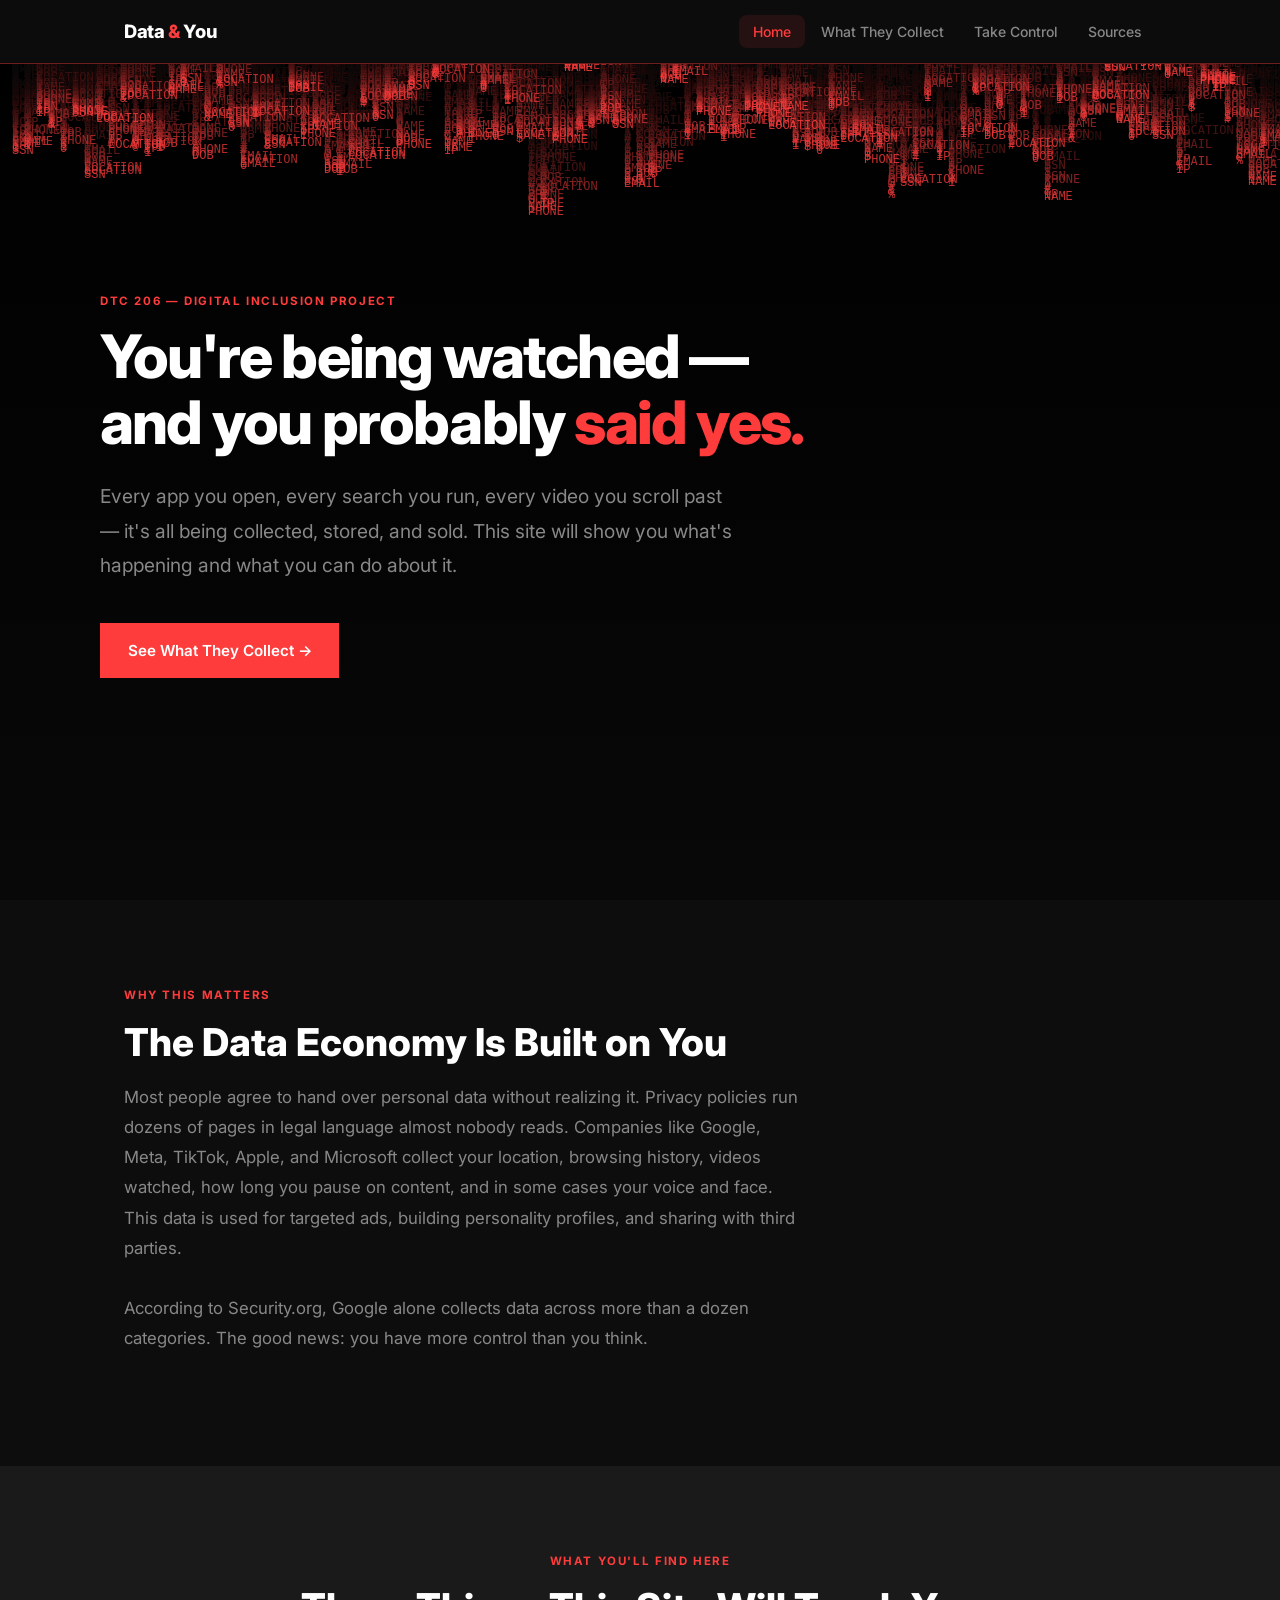
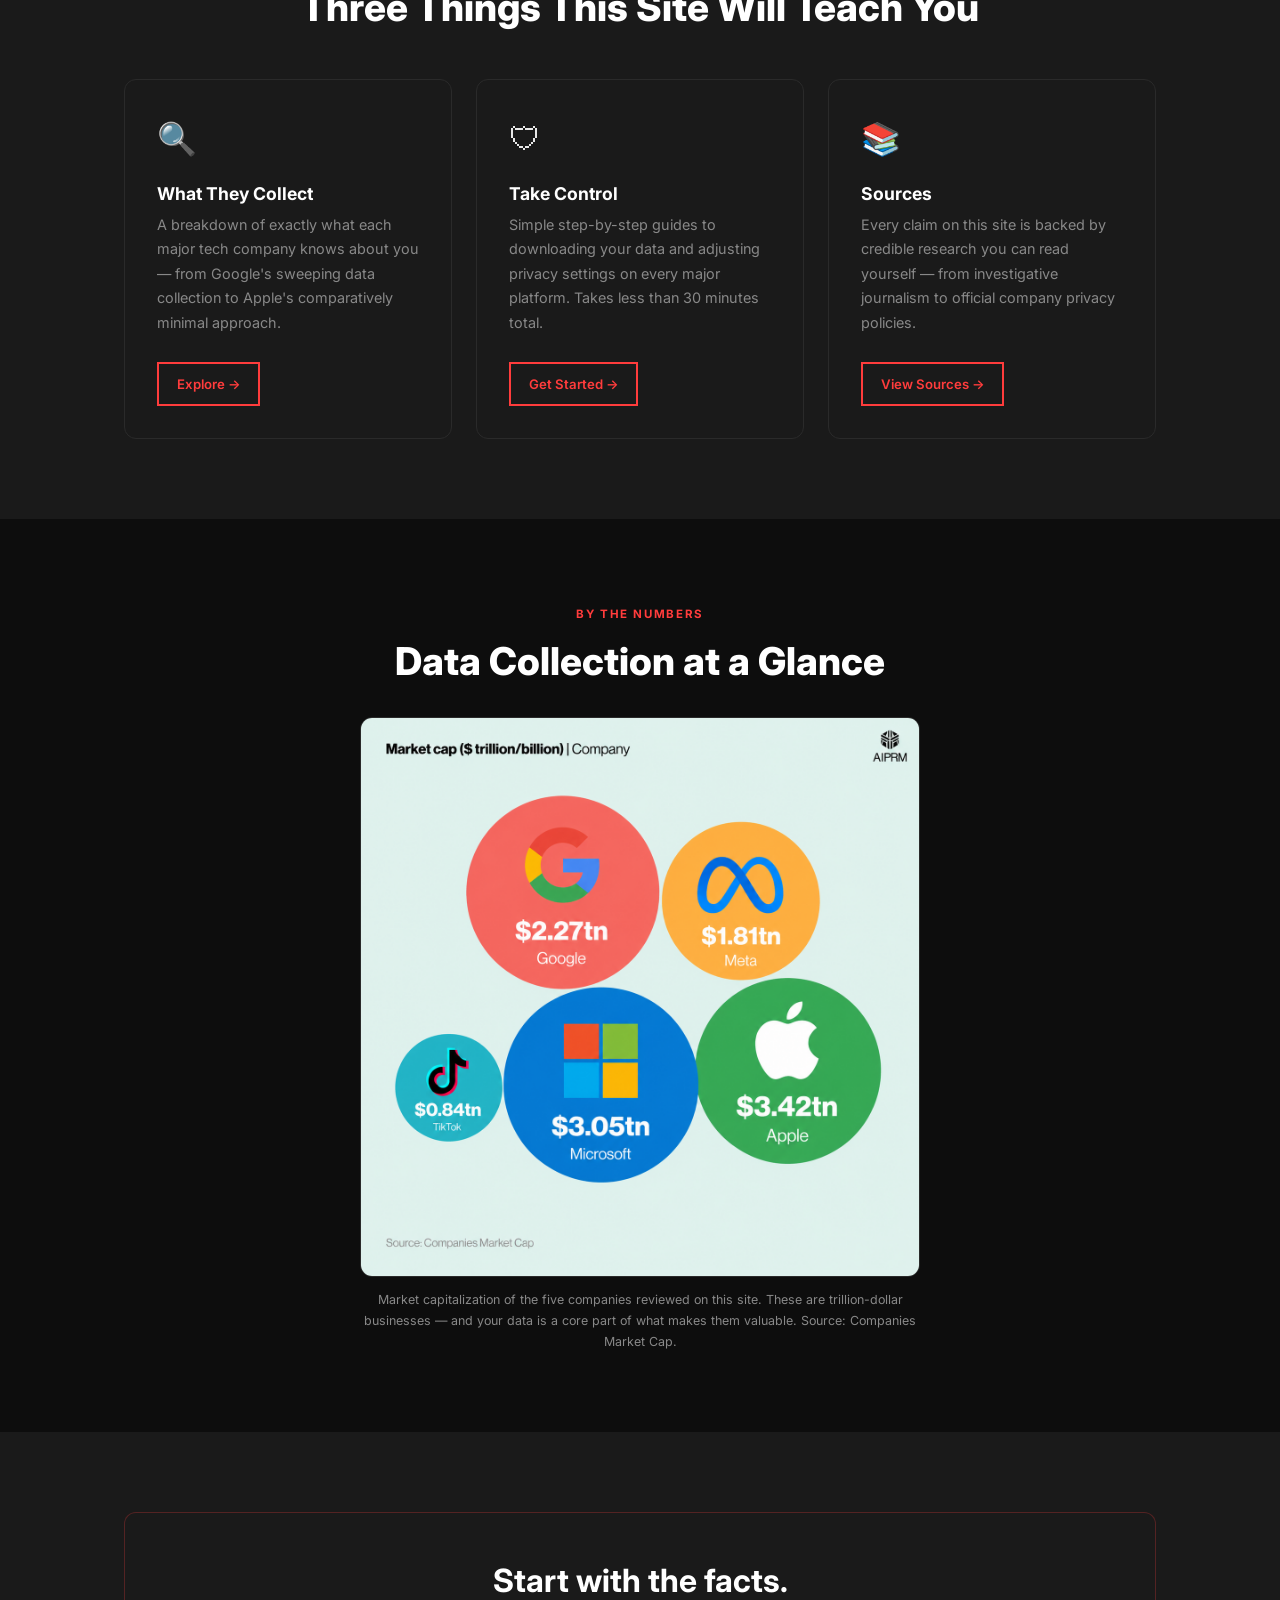
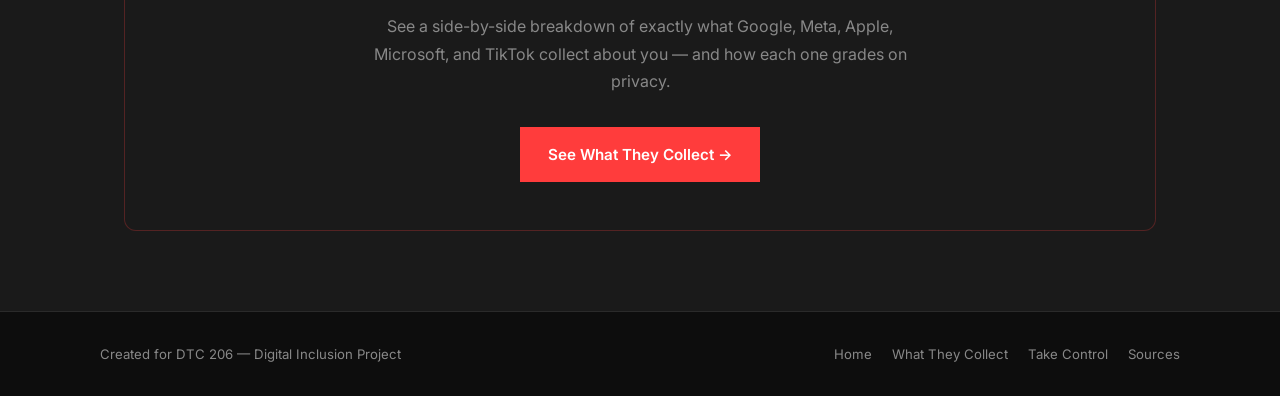
==== index.html @ ea2f7c04 "Initial commit — DTC 206 privacy website" ====
<!DOCTYPE html>
<html lang="en">
<head>
  <meta charset="UTF-8" />
  <meta name="viewport" content="width=device-width, initial-scale=1.0" />
  <title>Data & You — Digital Privacy Awareness</title>
  <link rel="stylesheet" href="styles.css" />
</head>
<body>

  <!-- =====================================================
       NAVIGATION
       ===================================================== -->
  <nav class="nav">
    <div class="nav__inner">
      <a href="index.html" class="nav__brand">Data <span>&</span> You</a>
      <button class="nav__toggle" aria-label="Toggle navigation"
        onclick="this.nextElementSibling.classList.toggle('open')">
        <span></span><span></span><span></span>
      </button>
      <ul class="nav__links">
        <li><a href="index.html" class="active">Home</a></li>
        <li><a href="what-they-collect.html">What They Collect</a></li>
        <li><a href="take-control.html">Take Control</a></li>
        <li><a href="sources.html">Sources</a></li>
      </ul>
    </div>
  </nav>

  <!-- =====================================================
       HERO
       ===================================================== -->
  <section class="hero">
    <!-- Matrix rain canvas — z-index 0 -->
    <canvas id="matrix-bg" aria-hidden="true"></canvas>
    <!-- Gradient overlay for text readability — z-index 0 -->
    <div class="hero__overlay" aria-hidden="true"></div>
    <!-- Hero content — z-index 1 -->
    <div class="hero__inner">
      <span class="eyebrow">DTC 206 — Digital Inclusion Project</span>
      <h1>You're being watched —<br>and you probably <em>said yes.</em></h1>
      <p class="hero__sub">
        Every app you open, every search you run, every video you scroll past — it's all being collected, stored, and sold. This site will show you what's happening and what you can do about it.
      </p>
      <a href="what-they-collect.html" class="btn btn--teal">See What They Collect →</a>
    </div>
  </section>

  <script>
    (function () {
      var canvas = document.getElementById('matrix-bg');
      var ctx = canvas.getContext('2d');
      var FONT = 12;

      // Character pool: symbols + data words
      var SYMS = ['0','1','0','1','0','1','@','#','$','%','&',
                  'NAME','EMAIL','LOCATION','DOB','IP','SSN','PHONE'];

      var cols, drops, speeds;

      function setup() {
        var hero = canvas.parentElement;
        canvas.width  = hero.offsetWidth;
        canvas.height = hero.offsetHeight;

        var mobile = window.innerWidth < 768;
        var totalCols = Math.floor(canvas.width / FONT);
        cols = mobile ? Math.floor(totalCols / 2) : totalCols;

        drops = [];
        speeds = [];
        for (var i = 0; i < cols; i++) {
          // Stagger starts so columns don't all begin at top together
          drops[i]  = Math.floor(Math.random() * -(canvas.height / FONT));
          speeds[i] = 1 + Math.random() * 2; // 1–3 px per frame
        }
      }

      function draw() {
        // Fade trail toward background color
        ctx.fillStyle = 'rgba(13, 13, 13, 0.07)';
        ctx.fillRect(0, 0, canvas.width, canvas.height);

        ctx.font = FONT + 'px monospace';

        var mobile    = window.innerWidth < 768;
        var colStep   = mobile ? FONT * 2 : FONT;

        for (var i = 0; i < cols; i++) {
          var x   = i * colStep;
          var y   = drops[i];
          var sym = SYMS[Math.floor(Math.random() * SYMS.length)];

          // Leading character — bright red
          ctx.fillStyle = 'rgba(255, 60, 60, 0.85)';
          ctx.fillText(sym, x, y);

          // Advance this column
          drops[i] += speeds[i];

          // Reset column to top (with random delay) once it leaves the bottom
          if (drops[i] > canvas.height + FONT * 5 && Math.random() > 0.97) {
            drops[i] = 0;
          }
        }

        requestAnimationFrame(draw);
      }

      setup();

      // Resize canvas when window changes
      var resizeTimer;
      window.addEventListener('resize', function () {
        clearTimeout(resizeTimer);
        resizeTimer = setTimeout(setup, 150);
      });

      draw();
    })();
  </script>

  <!-- =====================================================
       WHY THIS MATTERS
       ===================================================== -->
  <section class="section">
    <div class="container">
      <span class="eyebrow">Why This Matters</span>
      <h2 class="section-title">The Data Economy Is Built on You</h2>
      <div class="section-lead" style="margin-bottom: 2rem;">
        <p>
          Most people agree to hand over personal data without realizing it. Privacy policies run dozens of pages in legal language almost nobody reads. Companies like Google, Meta, TikTok, Apple, and Microsoft collect your location, browsing history, videos watched, how long you pause on content, and in some cases your voice and face. This data is used for targeted ads, building personality profiles, and sharing with third parties.
        </p>
        <br>
        <p>
          According to Security.org, Google alone collects data across more than a dozen categories. The good news: you have more control than you think.
        </p>
      </div>


    </div>
  </section>

  <!-- =====================================================
       WHAT YOU'LL FIND HERE
       ===================================================== -->
  <section class="section section--alt">
    <div class="container">
      <div class="text-center" style="margin-bottom: 3rem;">
        <span class="eyebrow">What You'll Find Here</span>
        <h2 class="section-title">Three Things This Site Will Teach You</h2>
      </div>

      <div class="card-grid">
        <div class="card">
          <div class="card__icon">🔍</div>
          <h3>What They Collect</h3>
          <p>A breakdown of exactly what each major tech company knows about you — from Google's sweeping data collection to Apple's comparatively minimal approach.</p>
          <br>
          <a href="what-they-collect.html" class="btn btn--outline btn--sm">Explore →</a>
        </div>
        <div class="card">
          <div class="card__icon">🛡</div>
          <h3>Take Control</h3>
          <p>Simple step-by-step guides to downloading your data and adjusting privacy settings on every major platform. Takes less than 30 minutes total.</p>
          <br>
          <a href="take-control.html" class="btn btn--outline btn--sm">Get Started →</a>
        </div>
        <div class="card">
          <div class="card__icon">📚</div>
          <h3>Sources</h3>
          <p>Every claim on this site is backed by credible research you can read yourself — from investigative journalism to official company privacy policies.</p>
          <br>
          <a href="sources.html" class="btn btn--outline btn--sm">View Sources →</a>
        </div>
      </div>
    </div>
  </section>

  <!-- =====================================================
       INFOGRAPHIC PLACEHOLDER 2
       ===================================================== -->
  <section class="section">
    <div class="container">
      <div class="text-center" style="margin-bottom: 2rem;">
        <span class="eyebrow">By the Numbers</span>
        <h2 class="section-title">Data Collection at a Glance</h2>
      </div>

      <figure style="max-width:560px; margin:0 auto; text-align:center;">
        <img
          src="infographic.png"
          alt="Bubble chart showing market capitalization of major tech companies: Apple $3.42 trillion, Microsoft $3.05 trillion, Google $2.27 trillion, Meta $1.81 trillion, TikTok $0.84 trillion"
          style="width:100%; border-radius:var(--radius); border:1px solid var(--border);"
        />
        <figcaption style="margin-top:0.75rem; font-size:0.78rem; color:var(--text-muted);">
          Market capitalization of the five companies reviewed on this site. These are trillion-dollar businesses — and your data is a core part of what makes them valuable. Source: Companies Market Cap.
        </figcaption>
      </figure>
    </div>
  </section>

  <!-- =====================================================
       CTA
       ===================================================== -->
  <section class="section section--alt">
    <div class="container">
      <div class="cta-banner">
        <h2>Start with the facts.</h2>
        <p>See a side-by-side breakdown of exactly what Google, Meta, Apple, Microsoft, and TikTok collect about you — and how each one grades on privacy.</p>
        <a href="what-they-collect.html" class="btn btn--teal">See What They Collect →</a>
      </div>
    </div>
  </section>

  <!-- =====================================================
       FOOTER
       ===================================================== -->
  <footer class="footer">
    <div class="footer__inner">
      <p class="footer__copy">Created for DTC 206 — Digital Inclusion Project</p>
      <ul class="footer__links">
        <li><a href="index.html">Home</a></li>
        <li><a href="what-they-collect.html">What They Collect</a></li>
        <li><a href="take-control.html">Take Control</a></li>
        <li><a href="sources.html">Sources</a></li>
      </ul>
    </div>
  </footer>

</body>
</html>
---- styles.css ----
/* ============================================================
   IMPORT
   ============================================================ */
@import url('https://fonts.googleapis.com/css2?family=Inter:wght@400;500;600;700;800&display=swap');

/* ============================================================
   CUSTOM PROPERTIES
   ============================================================ */
:root {
  --bg:           #0d0d0d;
  --bg-card:      #1a1a1a;
  --bg-card-2:    #1a1a1a;
  --red:          #ff3c3c;
  --red-dark:     #cc2e2e;
  --amber:        #ff8800;
  --white:        #ffffff;
  --text:         #e8e8e8;
  --text-muted:   #888888;
  --border:       #2a2a2a;
  --border-red:   rgba(255, 60, 60, 0.2);

  --grade-a:  #22c55e;
  --grade-b:  #3b82f6;
  --grade-d:  #f59e0b;
  --grade-f:  #ef4444;

  --font:       'Inter', system-ui, -apple-system, sans-serif;
  --max-w:      1080px;
  --radius:     12px;
  --radius-sm:  8px;
  --nav-h:      64px;
  --ease:       0.2s ease;
  --glow:       0 0 12px rgba(255, 60, 60, 0.3);
}

/* ============================================================
   RESET & BASE
   ============================================================ */
*, *::before, *::after { box-sizing: border-box; margin: 0; padding: 0; }
html { scroll-behavior: smooth; }

body {
  font-family: var(--font);
  background: var(--bg);
  color: var(--text);
  line-height: 1.7;
  font-size: 1rem;
  -webkit-font-smoothing: antialiased;
}

h1, h2, h3, h4 { line-height: 1.25; font-weight: 700; color: var(--white); }
a { color: var(--red); text-decoration: none; transition: color var(--ease); }
a:hover { color: var(--white); }
ul, ol { list-style: none; }
img { max-width: 100%; display: block; }

/* ============================================================
   LAYOUT
   ============================================================ */
.container {
  max-width: var(--max-w);
  margin: 0 auto;
  padding: 0 1.5rem;
}

.section { padding: 5rem 0; }
.section--alt { background: var(--bg-card); }

/* ============================================================
   TYPOGRAPHY HELPERS
   ============================================================ */
.eyebrow {
  display: inline-block;
  font-size: 0.72rem;
  font-weight: 700;
  letter-spacing: 0.14em;
  text-transform: uppercase;
  color: var(--red);
  margin-bottom: 0.75rem;
}

.section-title {
  font-size: clamp(1.75rem, 3.5vw, 2.4rem);
  font-weight: 800;
  color: var(--white);
  margin-bottom: 1rem;
}

.section-lead {
  font-size: 1.05rem;
  color: var(--text-muted);
  max-width: 680px;
  line-height: 1.8;
}

.text-center { text-align: center; }
.text-center .section-lead { margin-left: auto; margin-right: auto; }

/* ============================================================
   NAVIGATION
   ============================================================ */
.nav {
  position: sticky;
  top: 0;
  z-index: 200;
  height: var(--nav-h);
  background: rgba(13, 13, 13, 0.97);
  backdrop-filter: blur(14px);
  border-bottom: 1px solid rgba(255, 60, 60, 0.4);
}

.nav__inner {
  max-width: var(--max-w);
  margin: 0 auto;
  padding: 0 1.5rem;
  height: 100%;
  display: flex;
  align-items: center;
  justify-content: space-between;
  gap: 2rem;
}

.nav__brand {
  font-size: 1.15rem;
  font-weight: 800;
  color: var(--white);
  letter-spacing: -0.02em;
  white-space: nowrap;
  flex-shrink: 0;
}

.nav__brand span { color: var(--red); }

.nav__links {
  display: flex;
  align-items: center;
  gap: 0.125rem;
}

.nav__links a {
  font-size: 0.875rem;
  font-weight: 500;
  color: var(--text-muted);
  padding: 0.5rem 0.875rem;
  border-radius: var(--radius-sm);
  transition: background var(--ease), color var(--ease);
  white-space: nowrap;
}

.nav__links a:hover  { color: var(--white); background: rgba(255,255,255,0.05); }
.nav__links a.active { color: var(--red);   background: rgba(255, 60, 60, 0.1); }

/* Mobile hamburger */
.nav__toggle {
  display: none;
  flex-direction: column;
  justify-content: center;
  gap: 5px;
  background: none;
  border: none;
  cursor: pointer;
  padding: 4px;
  flex-shrink: 0;
}
.nav__toggle span {
  display: block;
  width: 22px;
  height: 2px;
  background: var(--white);
  border-radius: 2px;
  transition: all var(--ease);
}

/* ============================================================
   BUTTONS — sharp corners, red fill
   ============================================================ */
.btn {
  display: inline-flex;
  align-items: center;
  gap: 0.4rem;
  padding: 0.8rem 1.6rem;
  border-radius: 0;
  font-family: var(--font);
  font-size: 0.95rem;
  font-weight: 600;
  cursor: pointer;
  border: 2px solid transparent;
  transition: all var(--ease);
  text-decoration: none;
}

.btn--teal {
  background: var(--red);
  color: var(--white);
}
.btn--teal:hover {
  background: var(--white);
  color: #0d0d0d;
  transform: translateY(-2px);
  box-shadow: var(--glow);
}

.btn--outline {
  border-color: var(--red);
  color: var(--red);
  background: transparent;
}
.btn--outline:hover {
  background: var(--red);
  color: var(--white);
  transform: translateY(-2px);
  box-shadow: var(--glow);
}

.btn--sm {
  padding: 0.55rem 1.1rem;
  font-size: 0.825rem;
}

/* ============================================================
   HERO (Home page)
   ============================================================ */
.hero {
  min-height: calc(100vh - var(--nav-h));
  display: flex;
  align-items: center;
  padding: 5rem 1.5rem;
  background: var(--bg);
  position: relative;
  overflow: hidden;
}

/* Canvas sits behind everything */
#matrix-bg {
  position: absolute;
  top: 0; left: 0;
  width: 100%; height: 100%;
  z-index: 0;
  display: block;
}

/* Gradient overlay keeps text readable */
.hero__overlay {
  position: absolute;
  top: 0; left: 0; right: 0; bottom: 0;
  background: linear-gradient(to bottom, transparent 0%, rgba(13, 13, 13, 0.6) 100%);
  z-index: 0;
  pointer-events: none;
}

.hero__inner {
  max-width: var(--max-w);
  margin: 0 auto;
  width: 100%;
  position: relative;
  z-index: 1;
}

.hero h1 {
  font-size: clamp(2.2rem, 5.5vw, 3.75rem);
  font-weight: 800;
  line-height: 1.1;
  letter-spacing: -0.03em;
  color: var(--white);
  margin-bottom: 1.5rem;
  max-width: 780px;
}

.hero h1 em {
  font-style: normal;
  color: var(--red);
}

.hero__sub {
  font-size: clamp(1rem, 2vw, 1.2rem);
  color: var(--text-muted);
  max-width: 640px;
  margin-bottom: 2.5rem;
  line-height: 1.8;
}

/* ============================================================
   PAGE HEADER (inner pages)
   ============================================================ */
.page-header {
  padding: 4.5rem 1.5rem 3.5rem;
  background: var(--bg-card);
  border-bottom: 1px solid var(--border);
}

.page-header__inner {
  max-width: var(--max-w);
  margin: 0 auto;
}

.page-header h1 {
  font-size: clamp(2rem, 4.5vw, 3rem);
  font-weight: 800;
  letter-spacing: -0.025em;
  margin-bottom: 1rem;
}

.page-header p {
  font-size: 1.05rem;
  color: var(--text-muted);
  max-width: 640px;
  line-height: 1.8;
}

/* ============================================================
   CARDS — Navigation / Feature cards
   ============================================================ */
.card-grid {
  display: grid;
  grid-template-columns: repeat(3, 1fr);
  gap: 1.5rem;
}

.card {
  background: var(--bg-card);
  border: 1px solid var(--border);
  border-radius: var(--radius);
  padding: 2rem;
  transition: transform var(--ease), border-color var(--ease), box-shadow var(--ease);
}

.card:hover {
  transform: translateY(-4px);
  border-color: rgba(255, 60, 60, 0.35);
  box-shadow: var(--glow);
}

.card__icon {
  font-size: 2rem;
  margin-bottom: 1rem;
}

.card h3 {
  font-size: 1.1rem;
  margin-bottom: 0.5rem;
}

.card p {
  font-size: 0.9rem;
  color: var(--text-muted);
  line-height: 1.7;
}

/* ============================================================
   GRADE BADGE
   ============================================================ */
.grade {
  display: inline-flex;
  align-items: center;
  justify-content: center;
  width: 44px;
  height: 44px;
  border-radius: 10px;
  font-size: 1rem;
  font-weight: 800;
  flex-shrink: 0;
}

.grade--a  { background: rgba(34,197,94,0.15);  color: var(--grade-a); border: 1px solid rgba(34,197,94,0.3); }
.grade--b  { background: rgba(59,130,246,0.15); color: var(--grade-b); border: 1px solid rgba(59,130,246,0.3); }
.grade--d  { background: rgba(245,158,11,0.15); color: var(--grade-d); border: 1px solid rgba(245,158,11,0.3); }
.grade--f  { background: rgba(239,68,68,0.15);  color: var(--grade-f); border: 1px solid rgba(239,68,68,0.3); }

/* ============================================================
   COMPANY CARDS (What They Collect)
   ============================================================ */
.company-cards {
  display: flex;
  flex-direction: column;
  gap: 2rem;
}

.company-card {
  background: var(--bg-card);
  border: 1px solid var(--border);
  border-radius: var(--radius);
  overflow: hidden;
  transition: box-shadow var(--ease), border-color var(--ease);
}

.company-card:hover {
  border-color: rgba(255, 60, 60, 0.3);
  box-shadow: var(--glow);
}

.company-card__header {
  display: flex;
  align-items: center;
  justify-content: space-between;
  gap: 1rem;
  padding: 1.5rem 2rem;
  border-bottom: 1px solid var(--border);
}

.company-card__name {
  font-size: 1.25rem;
  font-weight: 800;
  color: var(--white);
}

.company-card__body {
  display: grid;
  grid-template-columns: repeat(3, 1fr);
  gap: 0;
}

.company-card__section {
  padding: 1.5rem 2rem;
  border-right: 1px solid var(--border);
}

.company-card__section:last-child {
  border-right: none;
}

.company-card__section h4 {
  font-size: 0.72rem;
  font-weight: 700;
  letter-spacing: 0.12em;
  text-transform: uppercase;
  color: var(--red);
  margin-bottom: 0.75rem;
}

.company-card__section p {
  font-size: 0.875rem;
  color: var(--text-muted);
  line-height: 1.7;
}

/* ============================================================
   GUIDE CARDS (Take Control)
   ============================================================ */
.guide-cards {
  display: flex;
  flex-direction: column;
  gap: 2rem;
}

.guide-card {
  background: var(--bg-card);
  border: 1px solid var(--border);
  border-radius: var(--radius);
  padding: 2rem;
  transition: box-shadow var(--ease), border-color var(--ease);
}

.guide-card:hover {
  border-color: rgba(255, 60, 60, 0.3);
  box-shadow: var(--glow);
}

.guide-card__header {
  display: flex;
  align-items: center;
  justify-content: space-between;
  gap: 1rem;
  flex-wrap: wrap;
  margin-bottom: 1.5rem;
  padding-bottom: 1.25rem;
  border-bottom: 1px solid var(--border);
}

.guide-card__header h3 {
  font-size: 1.2rem;
  font-weight: 800;
}

.guide-card__tools {
  display: flex;
  gap: 0.75rem;
  flex-wrap: wrap;
}

.steps {
  list-style: none;
  display: flex;
  flex-direction: column;
  gap: 0.875rem;
  counter-reset: step-counter;
}

.steps li {
  display: flex;
  align-items: flex-start;
  gap: 1rem;
  counter-increment: step-counter;
  font-size: 0.925rem;
  color: var(--text-muted);
  line-height: 1.7;
}

.steps li::before {
  content: counter(step-counter);
  display: flex;
  align-items: center;
  justify-content: center;
  min-width: 28px;
  height: 28px;
  background: rgba(255, 60, 60, 0.1);
  border: 1px solid rgba(255, 60, 60, 0.25);
  border-radius: 50%;
  font-size: 0.75rem;
  font-weight: 700;
  color: var(--red);
  flex-shrink: 0;
  margin-top: 2px;
}

/* ============================================================
   QUICK WINS
   ============================================================ */
.quick-wins {
  list-style: none;
  display: flex;
  flex-direction: column;
  gap: 1rem;
}

.quick-wins li {
  display: flex;
  align-items: flex-start;
  gap: 1rem;
  background: var(--bg-card);
  border: 1px solid var(--border);
  border-radius: var(--radius-sm);
  padding: 1rem 1.25rem;
  font-size: 0.925rem;
  color: var(--text-muted);
  line-height: 1.6;
  transition: border-color var(--ease), box-shadow var(--ease);
}

.quick-wins li:hover {
  border-color: rgba(255, 60, 60, 0.3);
  box-shadow: var(--glow);
}

.quick-wins li::before {
  content: '✓';
  display: flex;
  align-items: center;
  justify-content: center;
  min-width: 24px;
  height: 24px;
  background: rgba(255, 60, 60, 0.1);
  border-radius: 50%;
  font-size: 0.75rem;
  font-weight: 700;
  color: var(--red);
  flex-shrink: 0;
  margin-top: 1px;
}

/* ============================================================
   SOURCES PAGE
   ============================================================ */
.source-list {
  display: flex;
  flex-direction: column;
  gap: 1.25rem;
}

.source-item {
  background: var(--bg-card);
  border: 1px solid var(--border);
  border-left: 3px solid var(--red);
  border-radius: 0 var(--radius-sm) var(--radius-sm) 0;
  padding: 1.25rem 1.5rem;
  transition: border-left-color var(--ease), box-shadow var(--ease);
}

.source-item:hover {
  border-left-color: var(--white);
  box-shadow: var(--glow);
}

.source-item__label {
  font-size: 0.7rem;
  font-weight: 700;
  letter-spacing: 0.12em;
  text-transform: uppercase;
  color: var(--red);
  margin-bottom: 0.5rem;
}

.source-item__citation {
  font-size: 0.9rem;
  color: var(--text-muted);
  line-height: 1.75;
}

.source-item__citation strong { color: var(--white); }

.source-item__citation a {
  color: var(--red);
  word-break: break-all;
  font-size: 0.85rem;
}

.source-item__citation a:hover { color: var(--white); }

/* ============================================================
   HIGHLIGHT BOX
   ============================================================ */
.highlight-box {
  background: rgba(255, 60, 60, 0.05);
  border: 1px solid rgba(255, 60, 60, 0.2);
  border-radius: var(--radius);
  padding: 2rem 2.5rem;
}

.highlight-box p {
  font-size: 1.05rem;
  color: var(--text);
  line-height: 1.8;
}

/* ============================================================
   CTA BANNER
   ============================================================ */
.cta-banner {
  background: var(--bg-card);
  border: 1px solid rgba(255, 60, 60, 0.25);
  border-radius: var(--radius);
  padding: 3rem 2.5rem;
  text-align: center;
}

.cta-banner h2 {
  font-size: clamp(1.5rem, 3vw, 2rem);
  margin-bottom: 0.75rem;
}

.cta-banner p {
  color: var(--text-muted);
  margin-bottom: 2rem;
  max-width: 540px;
  margin-left: auto;
  margin-right: auto;
}

/* ============================================================
   COMPARISON TABLE
   ============================================================ */
.table-wrap {
  overflow-x: auto;
  border-radius: var(--radius);
  border: 1px solid var(--border);
}

.comparison-table {
  width: 100%;
  border-collapse: collapse;
  font-size: 0.875rem;
  min-width: 620px;
}

.comparison-table thead th {
  background: #111111;
  padding: 1rem 1.25rem;
  text-align: center;
  font-weight: 700;
  color: var(--white);
  border-bottom: 2px solid rgba(255, 60, 60, 0.3);
  white-space: nowrap;
}

.comparison-table thead th:first-child {
  text-align: left;
  width: 200px;
}

.comparison-table thead .th-company {
  display: flex;
  flex-direction: column;
  align-items: center;
  gap: 0.5rem;
}

.comparison-table thead .th-company .grade {
  width: 34px;
  height: 34px;
  font-size: 0.8rem;
}

.comparison-table tbody tr {
  border-bottom: 1px solid var(--border);
  transition: background var(--ease);
}

.comparison-table tbody tr:last-child { border-bottom: none; }
.comparison-table tbody tr:hover { background: rgba(255,255,255,0.02); }

.comparison-table tbody td {
  padding: 0.875rem 1.25rem;
  text-align: center;
  color: var(--text-muted);
}

.comparison-table tbody td:first-child {
  text-align: left;
  font-weight: 600;
  color: var(--text);
  white-space: nowrap;
}

.comparison-table .check {
  color: #22c55e;
  font-size: 1.1rem;
  font-weight: 700;
}

.comparison-table .cross {
  color: #444444;
  font-size: 1.1rem;
}

.comparison-table .check-note {
  display: flex;
  flex-direction: column;
  align-items: center;
  gap: 0.15rem;
}

.comparison-table .check-note span {
  font-size: 0.65rem;
  color: var(--text-muted);
  line-height: 1.2;
}

.table-caption {
  font-size: 0.78rem;
  color: var(--text-muted);
  margin-top: 0.875rem;
  line-height: 1.6;
}

/* ============================================================
   INFOGRAPHIC PLACEHOLDER (kept for any remaining uses)
   ============================================================ */
.infographic-placeholder {
  border: 2px dashed rgba(255, 60, 60, 0.3);
  border-radius: var(--radius);
  padding: 3rem 2rem;
  text-align: center;
  background: rgba(255, 60, 60, 0.03);
}

.infographic-placeholder__label {
  font-size: 0.72rem;
  font-weight: 700;
  letter-spacing: 0.14em;
  text-transform: uppercase;
  color: var(--red);
  margin-bottom: 0.5rem;
}

.infographic-placeholder__title {
  font-size: 1rem;
  font-weight: 600;
  color: var(--text-muted);
}

/* ============================================================
   FOOTER
   ============================================================ */
.footer {
  background: #0d0d0d;
  border-top: 1px solid var(--border);
  padding: 1.75rem 1.5rem;
  text-align: center;
}

.footer__inner {
  max-width: var(--max-w);
  margin: 0 auto;
  display: flex;
  align-items: center;
  justify-content: space-between;
  gap: 1rem;
  flex-wrap: wrap;
}

.footer__copy {
  font-size: 0.825rem;
  color: var(--text-muted);
}

.footer__links {
  display: flex;
  gap: 1.25rem;
}

.footer__links a {
  font-size: 0.825rem;
  color: var(--text-muted);
}

.footer__links a:hover { color: var(--red); }

/* ============================================================
   RESPONSIVE
   ============================================================ */
@media (max-width: 860px) {
  .card-grid { grid-template-columns: repeat(2, 1fr); }

  .company-card__body { grid-template-columns: 1fr; }
  .company-card__section {
    border-right: none;
    border-bottom: 1px solid var(--border);
  }
  .company-card__section:last-child { border-bottom: none; }
}

@media (max-width: 640px) {
  .section { padding: 3.5rem 0; }
  .card-grid { grid-template-columns: 1fr; }

  .nav__links {
    display: none;
    position: absolute;
    top: var(--nav-h);
    left: 0; right: 0;
    background: rgba(13, 13, 13, 0.98);
    border-bottom: 1px solid rgba(255, 60, 60, 0.4);
    flex-direction: column;
    align-items: stretch;
    padding: 0.75rem 1rem 1.25rem;
    gap: 0.125rem;
  }
  .nav__links.open { display: flex; }
  .nav__links a { padding: 0.75rem 1rem; border-radius: var(--radius-sm); }
  .nav__toggle { display: flex; }

  .hero { min-height: 80vh; padding: 4rem 1.5rem; }
  .hero h1 { font-size: 2rem; }

  .company-card__header { padding: 1.25rem; }
  .company-card__section { padding: 1.25rem; }

  .guide-card { padding: 1.5rem 1.25rem; }
  .guide-card__header { flex-direction: column; align-items: flex-start; }

  .cta-banner { padding: 2.25rem 1.5rem; }
  .highlight-box { padding: 1.5rem; }

  .footer__inner { flex-direction: column; text-align: center; }
  .footer__links { justify-content: center; }

  .page-header { padding: 3rem 1.5rem 2.5rem; }
}
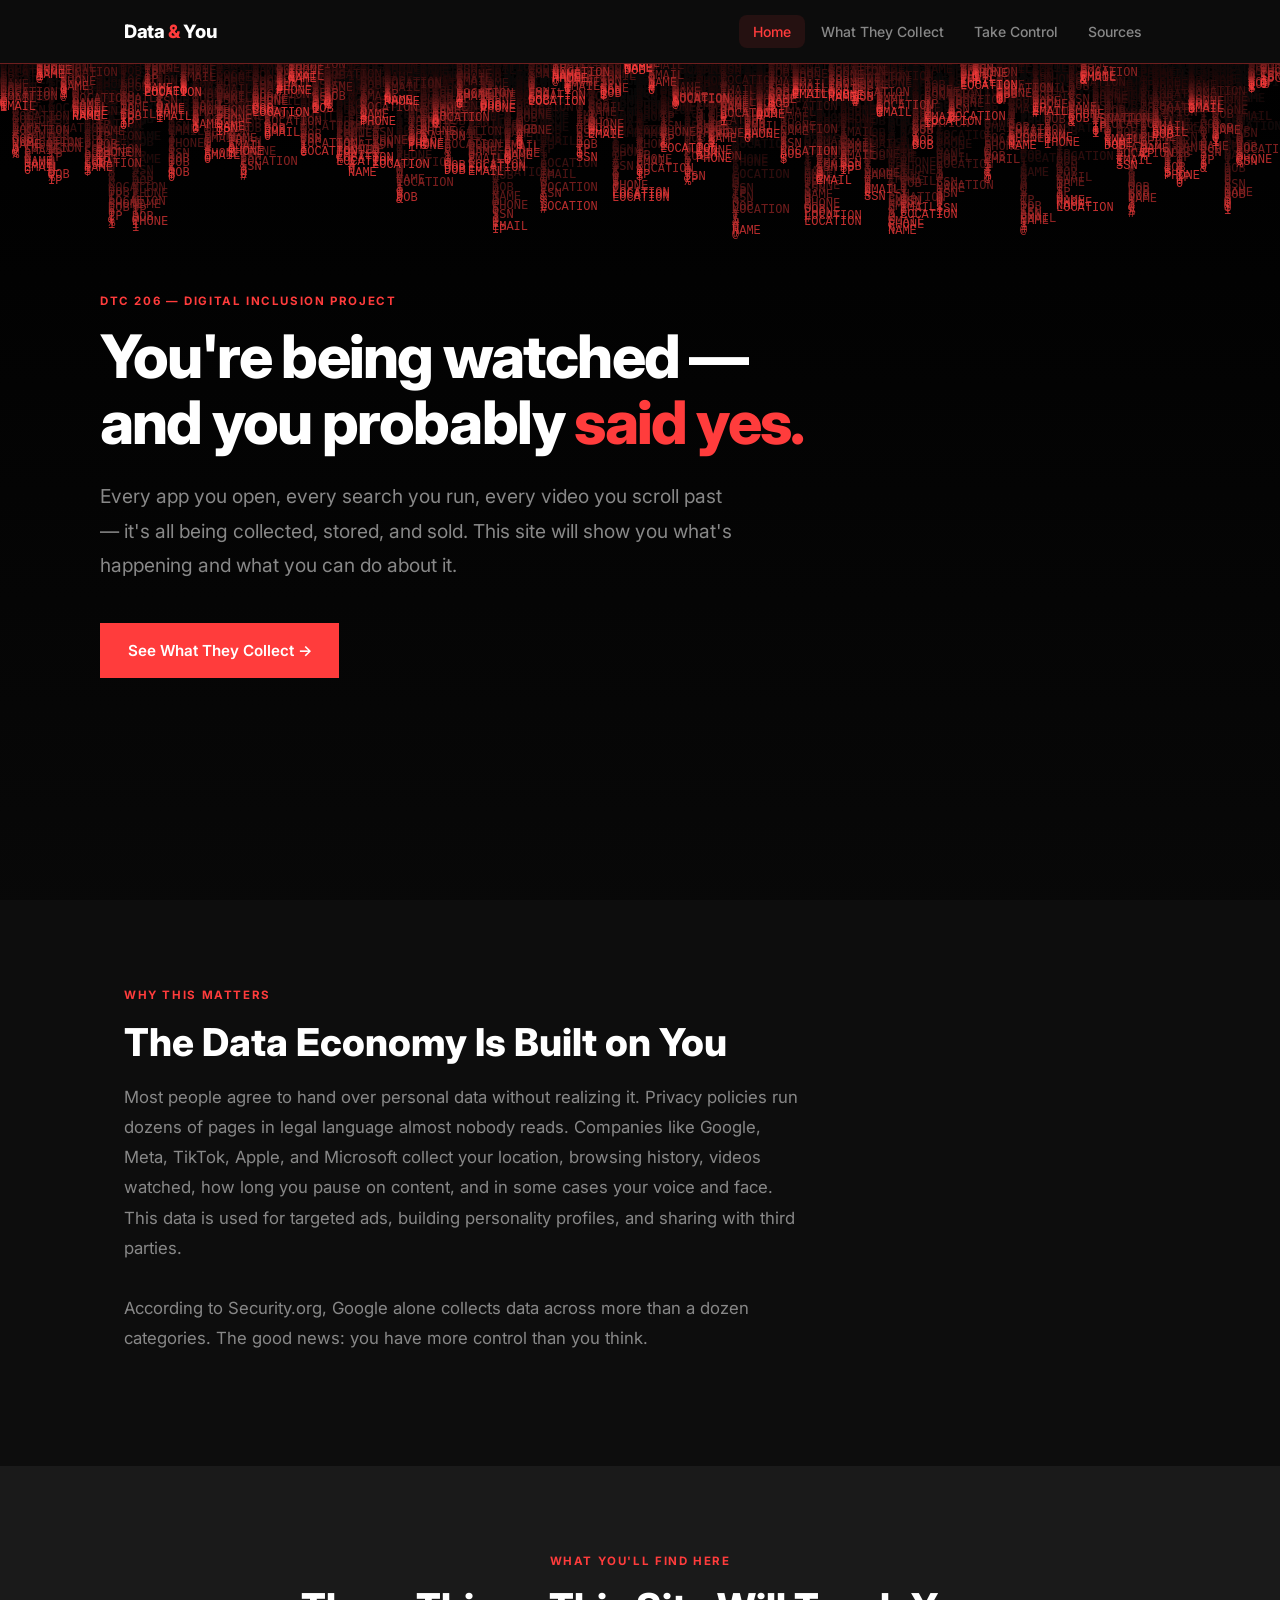
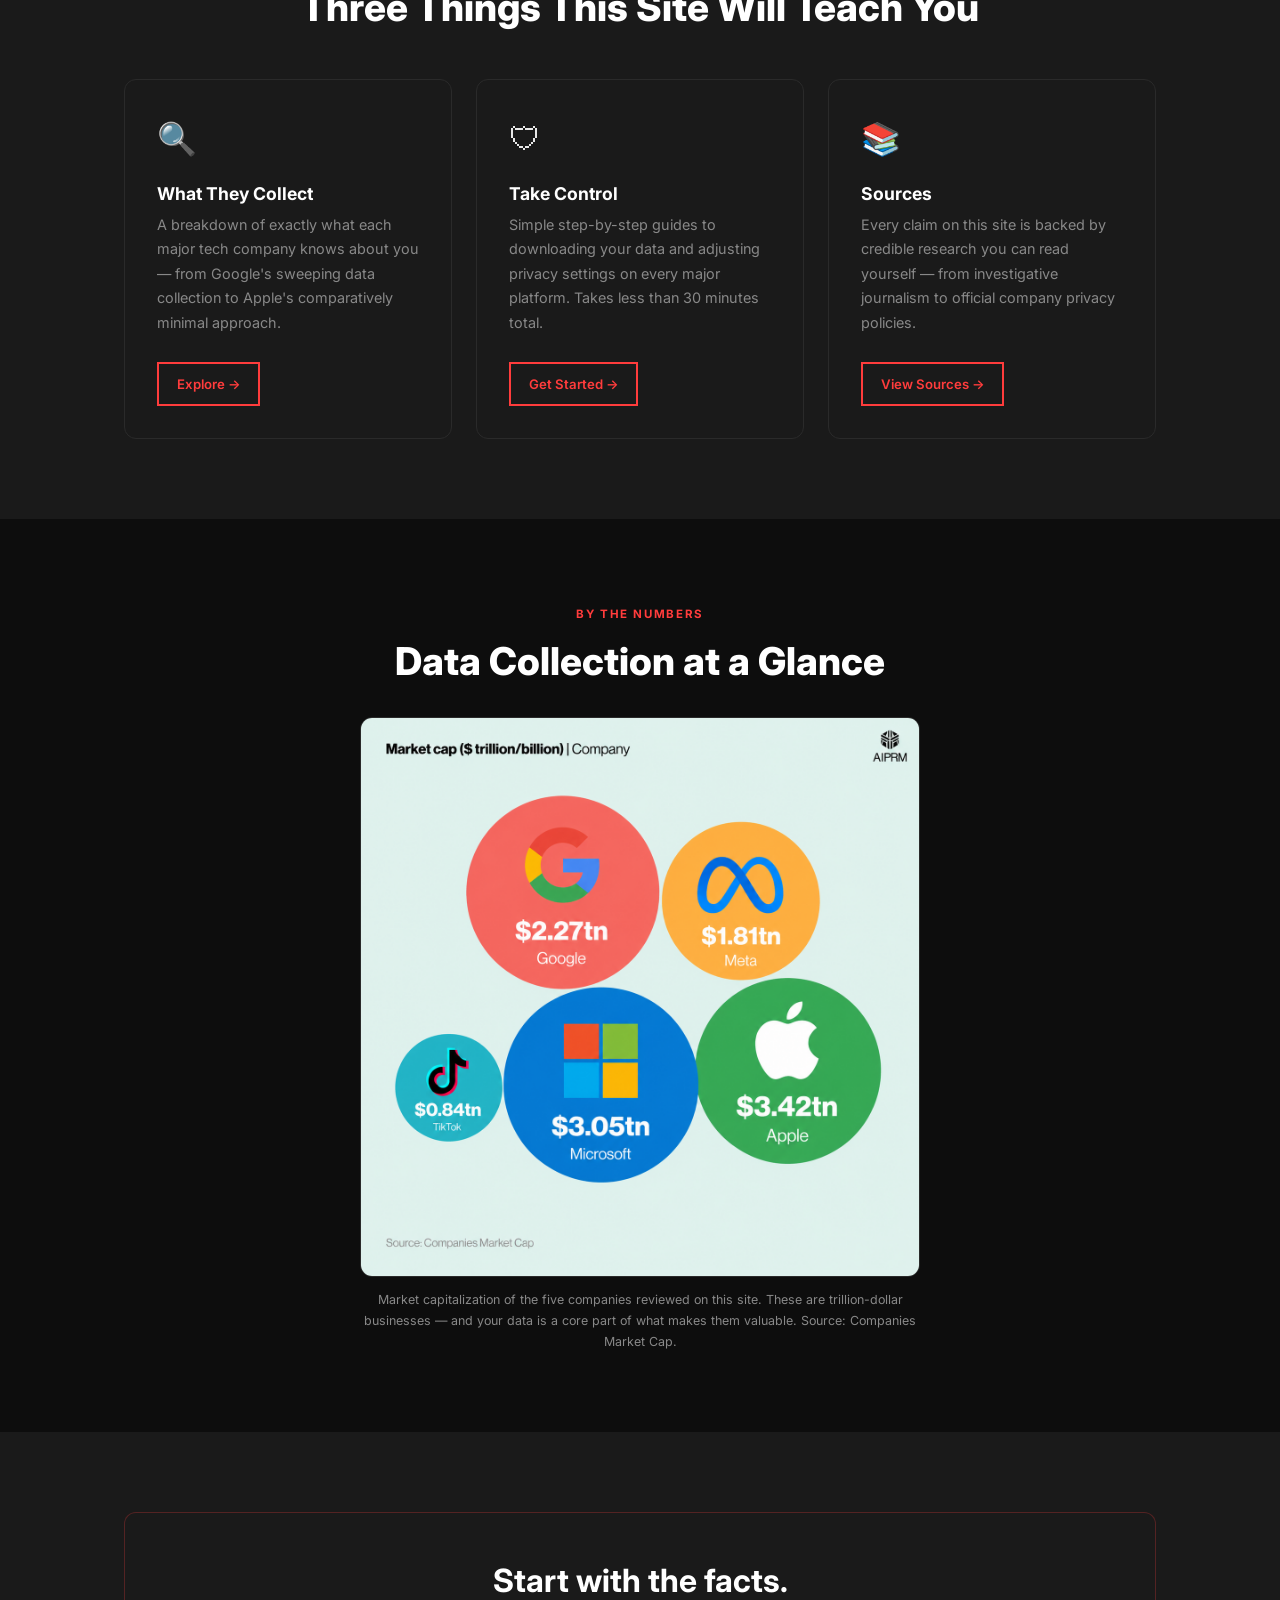
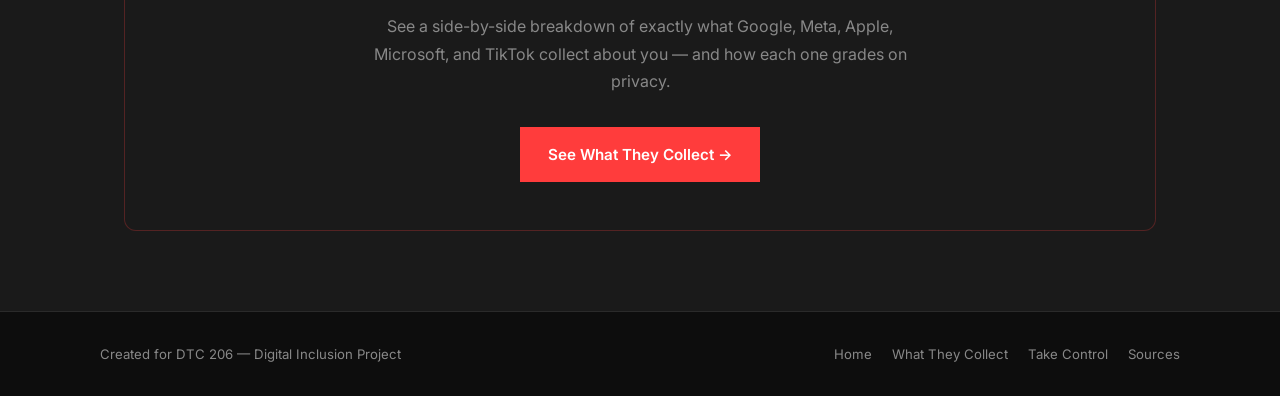
==== commit 0848b8db: "edits index.html" ====
--- a/index.html
+++ b/index.html
@@ -8,9 +8,6 @@
 </head>
 <body>
 
-  <!-- =====================================================
-       NAVIGATION
-       ===================================================== -->
   <nav class="nav">
     <div class="nav__inner">
       <a href="index.html" class="nav__brand">Data <span>&</span> You</a>
@@ -27,9 +24,6 @@
     </div>
   </nav>
 
-  <!-- =====================================================
-       HERO
-       ===================================================== -->
   <section class="hero">
     <!-- Matrix rain canvas — z-index 0 -->
     <canvas id="matrix-bg" aria-hidden="true"></canvas>
@@ -120,9 +114,6 @@
     })();
   </script>
 
-  <!-- =====================================================
-       WHY THIS MATTERS
-       ===================================================== -->
   <section class="section">
     <div class="container">
       <span class="eyebrow">Why This Matters</span>
@@ -141,9 +132,6 @@
     </div>
   </section>
 
-  <!-- =====================================================
-       WHAT YOU'LL FIND HERE
-       ===================================================== -->
   <section class="section section--alt">
     <div class="container">
       <div class="text-center" style="margin-bottom: 3rem;">
@@ -177,9 +165,6 @@
     </div>
   </section>
 
-  <!-- =====================================================
-       INFOGRAPHIC PLACEHOLDER 2
-       ===================================================== -->
   <section class="section">
     <div class="container">
       <div class="text-center" style="margin-bottom: 2rem;">
@@ -200,9 +185,6 @@
     </div>
   </section>
 
-  <!-- =====================================================
-       CTA
-       ===================================================== -->
   <section class="section section--alt">
     <div class="container">
       <div class="cta-banner">
@@ -213,9 +195,6 @@
     </div>
   </section>
 
-  <!-- =====================================================
-       FOOTER
-       ===================================================== -->
   <footer class="footer">
     <div class="footer__inner">
       <p class="footer__copy">Created for DTC 206 — Digital Inclusion Project</p>
